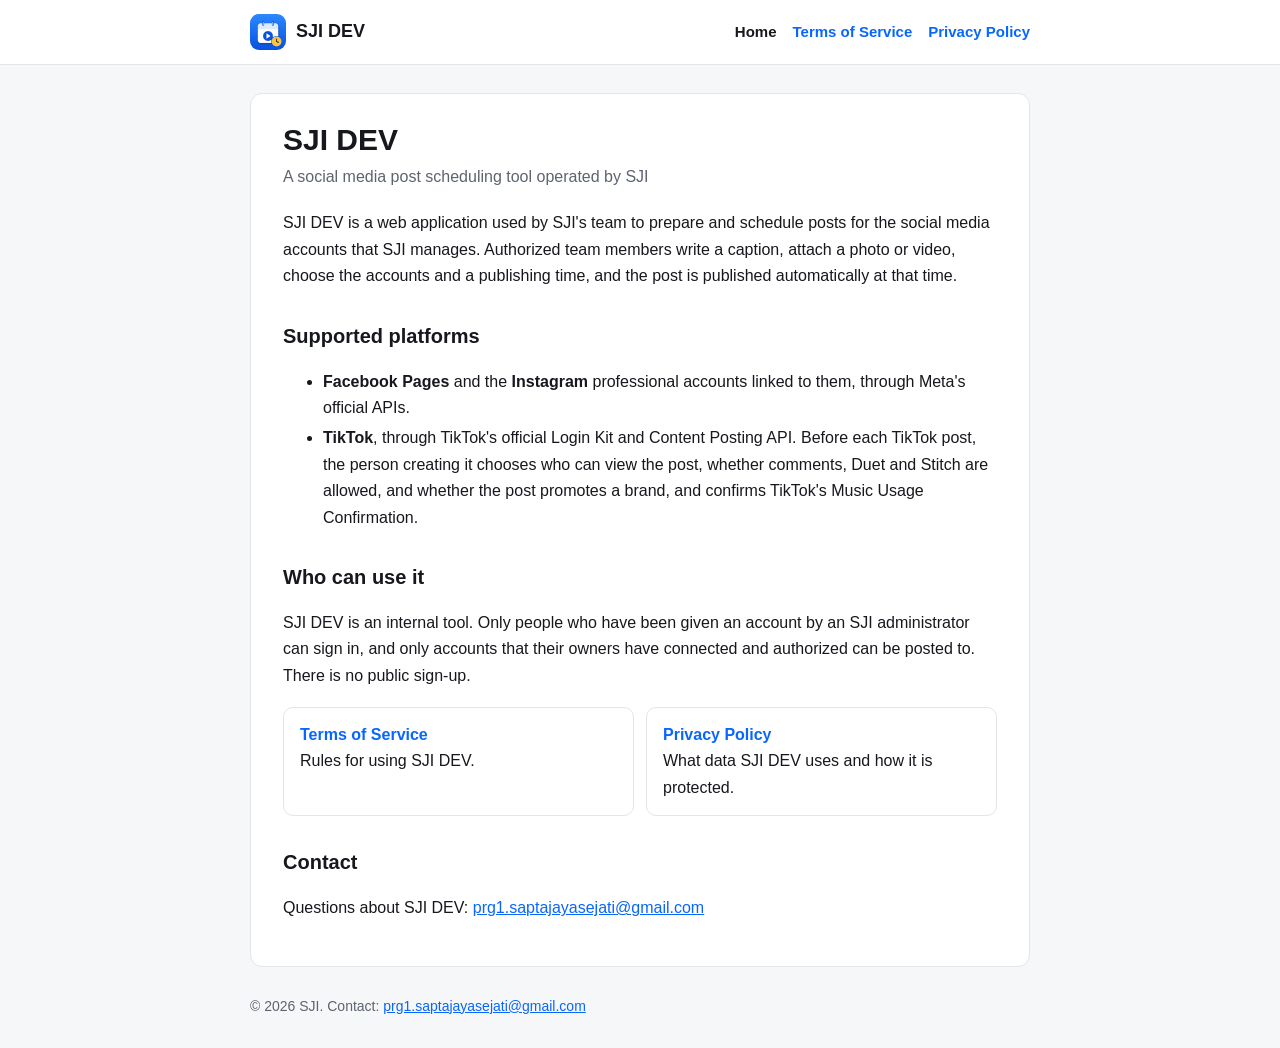
==== index.html @ 6bbb8bb6 "first" ====
<!doctype html>
<html lang="en"><head><meta charset="utf-8"><meta name="viewport" content="width=device-width,initial-scale=1">
<title>SJI DEV - Social media post scheduler by SJI</title><meta name="description" content="SJI DEV - post scheduling tool by SJI">
<link rel="icon" href="icon.png"><link rel="stylesheet" href="style.css"></head><body>
<header><div class="bar"><a class="brand" href="index.html"><img src="icon.png" alt="">SJI DEV</a>
<nav><a href="index.html" aria-current="page">Home</a><a href="terms.html">Terms of Service</a><a href="privacy.html">Privacy Policy</a></nav></div></header>
<main><article>
<h1>SJI DEV</h1>
<p class="updated">A social media post scheduling tool operated by SJI</p>
<p>SJI DEV is a web application used by SJI's team to prepare and schedule posts for the social media accounts that SJI manages. Authorized team members write a caption, attach a photo or video, choose the accounts and a publishing time, and the post is published automatically at that time.</p>
<h2>Supported platforms</h2>
<ul>
<li><b>Facebook Pages</b> and the <b>Instagram</b> professional accounts linked to them, through Meta's official APIs.</li>
<li><b>TikTok</b>, through TikTok's official Login Kit and Content Posting API. Before each TikTok post, the person creating it chooses who can view the post, whether comments, Duet and Stitch are allowed, and whether the post promotes a brand, and confirms TikTok's Music Usage Confirmation.</li>
</ul>
<h2>Who can use it</h2>
<p>SJI DEV is an internal tool. Only people who have been given an account by an SJI administrator can sign in, and only accounts that their owners have connected and authorized can be posted to. There is no public sign-up.</p>
<div class="cards">
<a href="terms.html"><b>Terms of Service</b><br>Rules for using SJI DEV.</a>
<a href="privacy.html"><b>Privacy Policy</b><br>What data SJI DEV uses and how it is protected.</a>
</div>
<h2>Contact</h2>
<p>Questions about SJI DEV: <a href="mailto:prg1.saptajayasejati@gmail.com">prg1.saptajayasejati@gmail.com</a></p>
</article></main>
<footer>&copy; 2026 SJI. Contact: <a href="mailto:prg1.saptajayasejati@gmail.com">prg1.saptajayasejati@gmail.com</a></footer>
</body></html>
---- style.css ----
:root{--bg:#f6f7f9;--card:#fff;--text:#16181d;--muted:#5d636f;--line:#e2e5ea;--blue:#0866ff}
@media(prefers-color-scheme:dark){:root{--bg:#121417;--card:#1b1e23;--text:#e7e9ee;--muted:#a3a9b5;--line:#2c3038;--blue:#4c95ff}}
*{box-sizing:border-box}
body{margin:0;background:var(--bg);color:var(--text);font:16px/1.65 -apple-system,"Segoe UI",Helvetica,Arial,sans-serif}
a{color:var(--blue)}
header{background:var(--card);border-bottom:1px solid var(--line)}
.bar{max-width:820px;margin:0 auto;padding:14px 20px;display:flex;align-items:center;justify-content:space-between;gap:12px;flex-wrap:wrap}
.brand{display:flex;align-items:center;gap:10px;font-weight:700;font-size:18px;color:var(--text);text-decoration:none}
.brand img{width:36px;height:36px;border-radius:9px}
nav a{margin-left:16px;text-decoration:none;font-weight:600;font-size:15px}
nav a[aria-current]{color:var(--text)}
main{max-width:820px;margin:28px auto;padding:0 20px}
article{background:var(--card);border:1px solid var(--line);border-radius:12px;padding:28px 32px}
@media(max-width:600px){article{padding:20px}}
h1{font-size:30px;line-height:1.2;margin:0 0 6px}
h2{font-size:20px;margin:30px 0 8px}
.updated{color:var(--muted);margin:0 0 20px}
li{margin:4px 0}
table{border-collapse:collapse;width:100%;font-size:15px;margin:8px 0}
th,td{border:1px solid var(--line);padding:8px 10px;text-align:left;vertical-align:top}
th{background:var(--bg)}
.cards{display:grid;grid-template-columns:repeat(auto-fit,minmax(220px,1fr));gap:12px;margin:18px 0}
.cards a{display:block;border:1px solid var(--line);border-radius:10px;padding:14px 16px;text-decoration:none;color:var(--text)}
.cards a b{color:var(--blue)}
footer{max-width:820px;margin:0 auto 30px;padding:0 20px;color:var(--muted);font-size:14px}
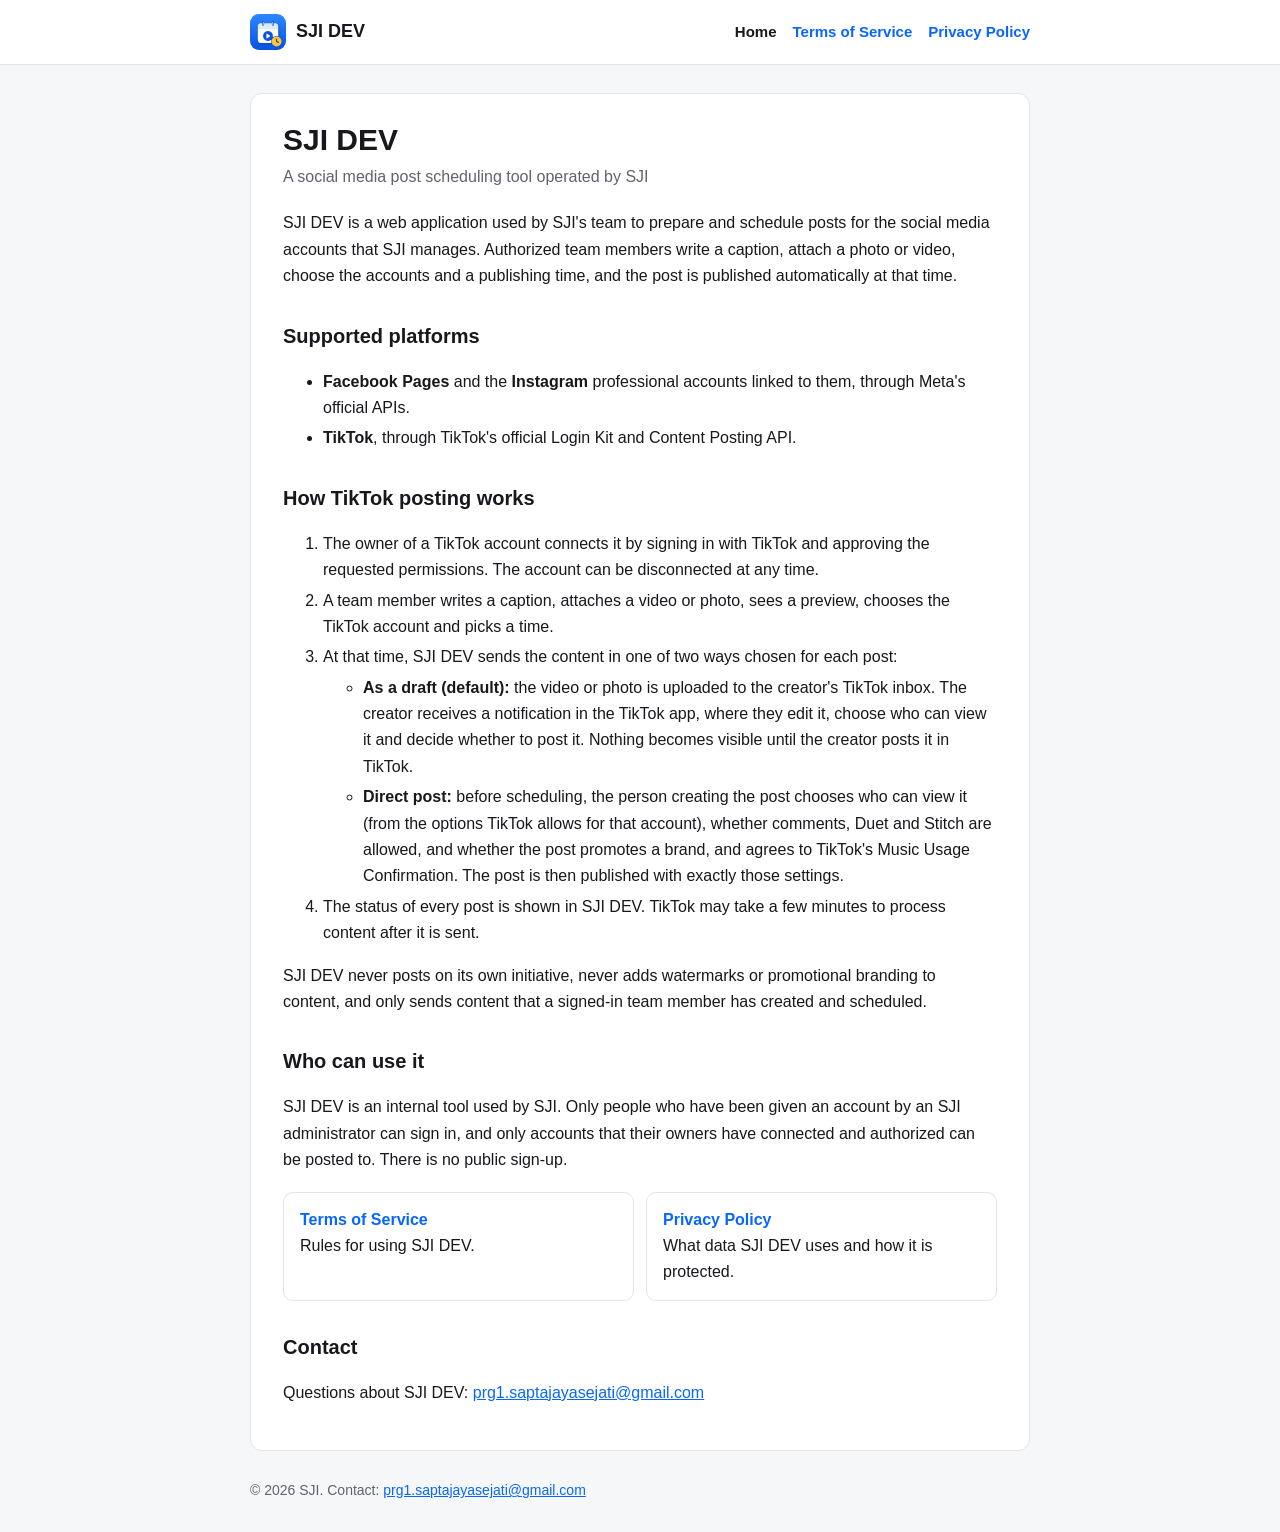
==== commit e9a54b27: "verif update" ====
--- a/index.html
+++ b/index.html
@@ -11,10 +11,22 @@
 <h2>Supported platforms</h2>
 <ul>
 <li><b>Facebook Pages</b> and the <b>Instagram</b> professional accounts linked to them, through Meta's official APIs.</li>
-<li><b>TikTok</b>, through TikTok's official Login Kit and Content Posting API. Before each TikTok post, the person creating it chooses who can view the post, whether comments, Duet and Stitch are allowed, and whether the post promotes a brand, and confirms TikTok's Music Usage Confirmation.</li>
+<li><b>TikTok</b>, through TikTok's official Login Kit and Content Posting API.</li>
 </ul>
+<h2>How TikTok posting works</h2>
+<ol>
+<li>The owner of a TikTok account connects it by signing in with TikTok and approving the requested permissions. The account can be disconnected at any time.</li>
+<li>A team member writes a caption, attaches a video or photo, sees a preview, chooses the TikTok account and picks a time.</li>
+<li>At that time, SJI DEV sends the content in one of two ways chosen for each post:
+ <ul>
+ <li><b>As a draft (default):</b> the video or photo is uploaded to the creator's TikTok inbox. The creator receives a notification in the TikTok app, where they edit it, choose who can view it and decide whether to post it. Nothing becomes visible until the creator posts it in TikTok.</li>
+ <li><b>Direct post:</b> before scheduling, the person creating the post chooses who can view it (from the options TikTok allows for that account), whether comments, Duet and Stitch are allowed, and whether the post promotes a brand, and agrees to TikTok's Music Usage Confirmation. The post is then published with exactly those settings.</li>
+ </ul></li>
+<li>The status of every post is shown in SJI DEV. TikTok may take a few minutes to process content after it is sent.</li>
+</ol>
+<p>SJI DEV never posts on its own initiative, never adds watermarks or promotional branding to content, and only sends content that a signed-in team member has created and scheduled.</p>
 <h2>Who can use it</h2>
-<p>SJI DEV is an internal tool. Only people who have been given an account by an SJI administrator can sign in, and only accounts that their owners have connected and authorized can be posted to. There is no public sign-up.</p>
+<p>SJI DEV is an internal tool used by SJI. Only people who have been given an account by an SJI administrator can sign in, and only accounts that their owners have connected and authorized can be posted to. There is no public sign-up.</p>
 <div class="cards">
 <a href="terms.html"><b>Terms of Service</b><br>Rules for using SJI DEV.</a>
 <a href="privacy.html"><b>Privacy Policy</b><br>What data SJI DEV uses and how it is protected.</a>
